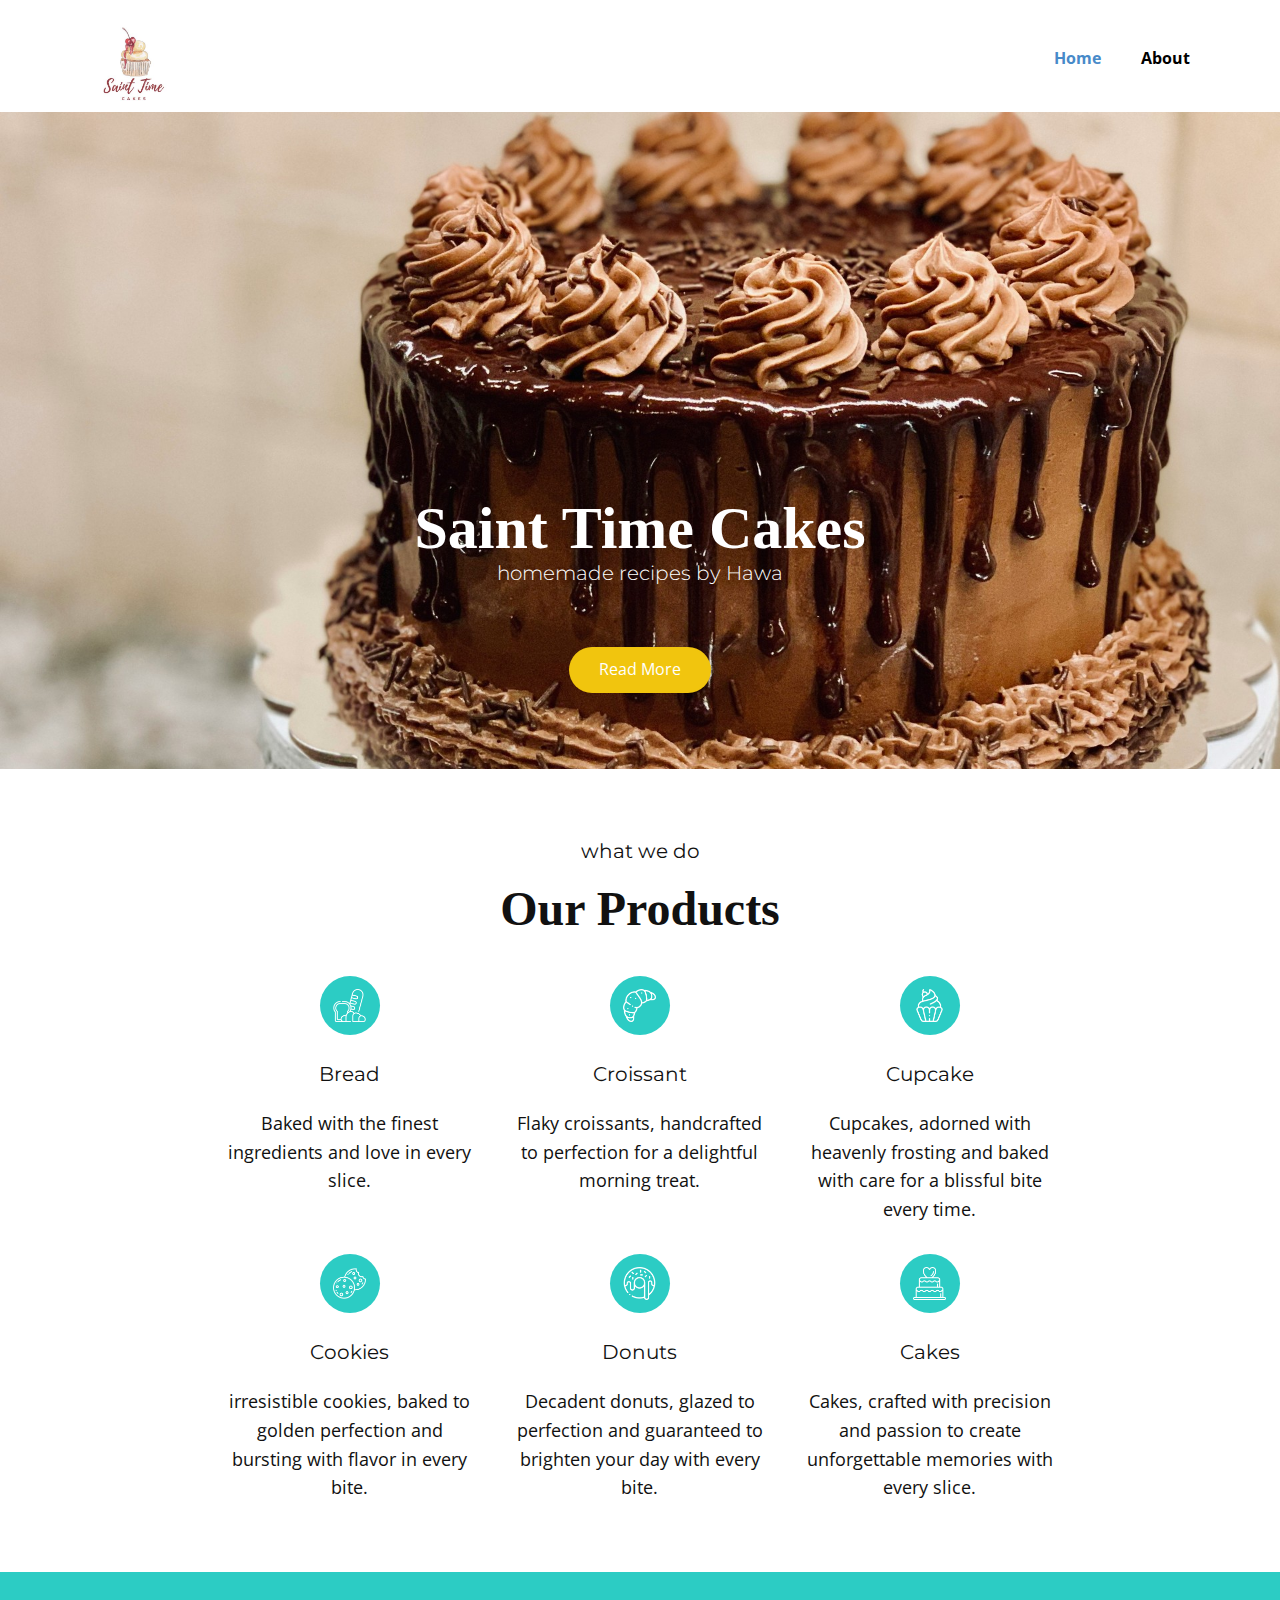
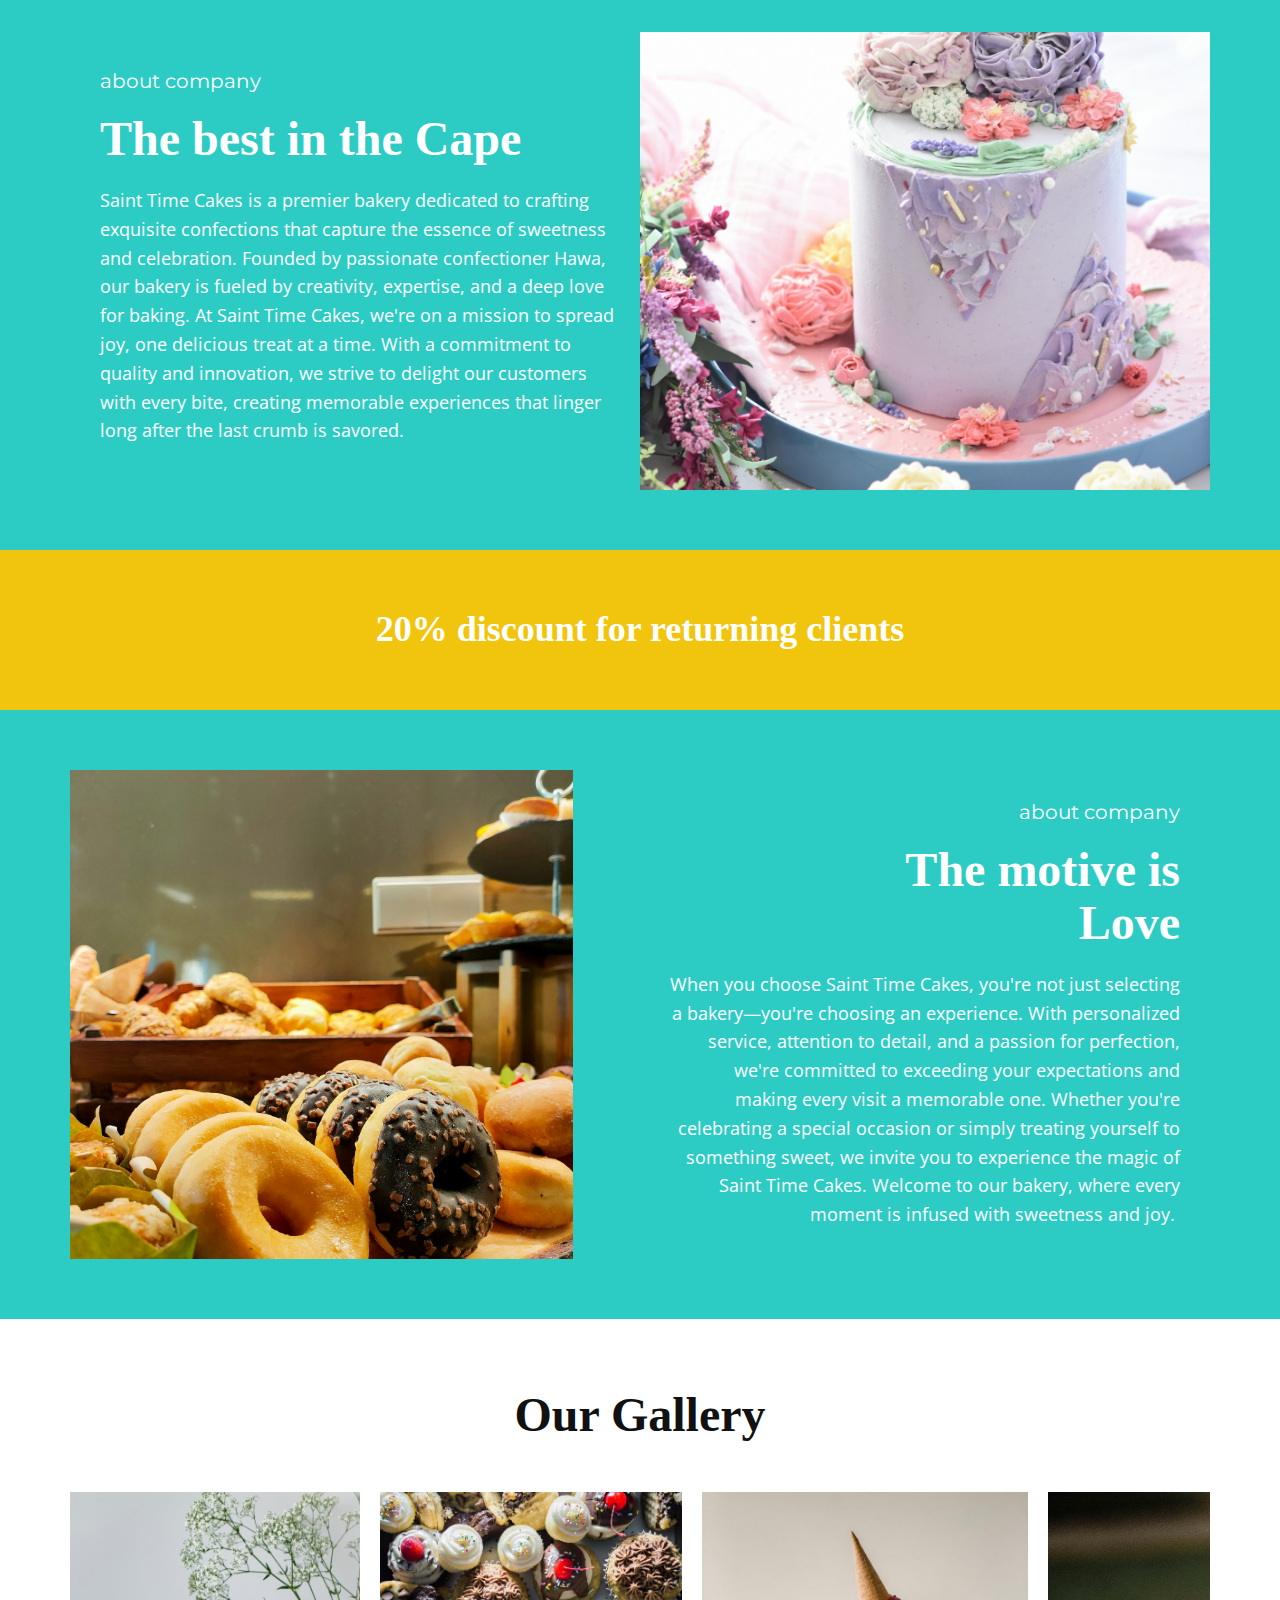
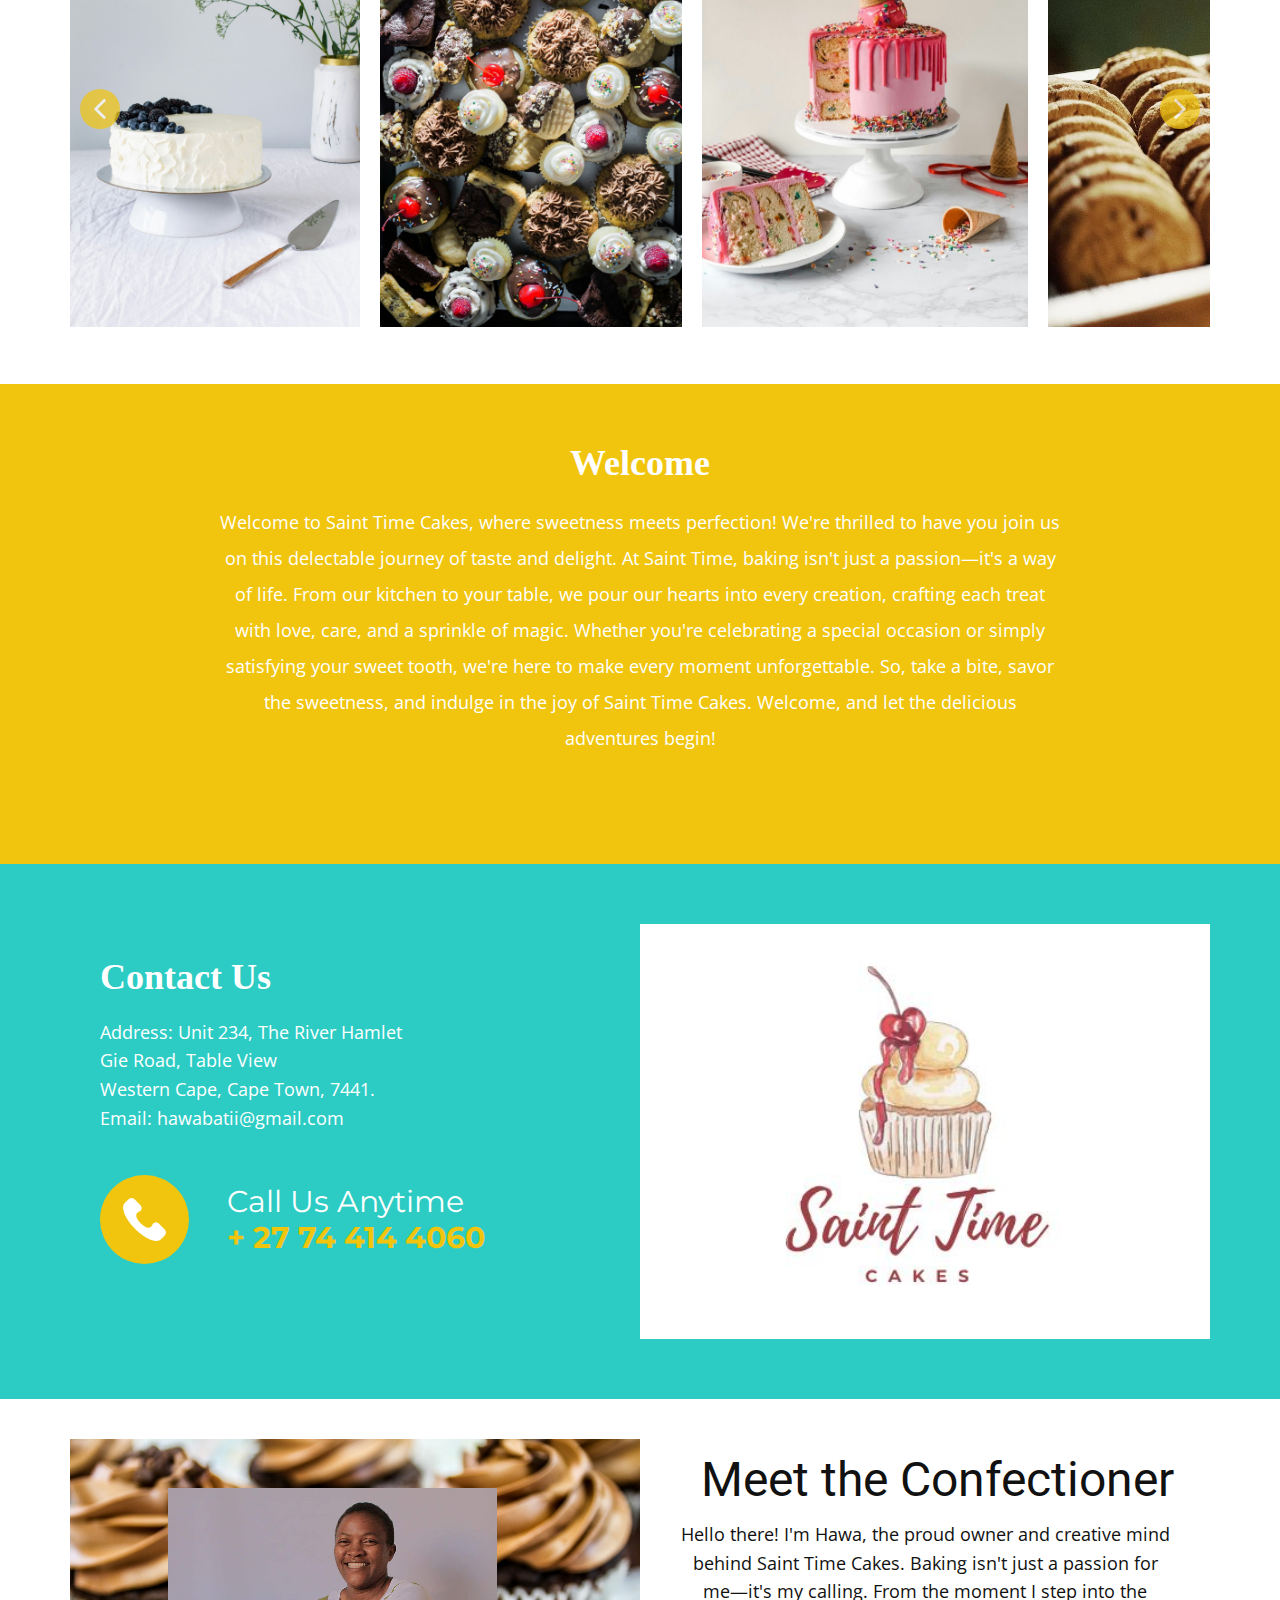
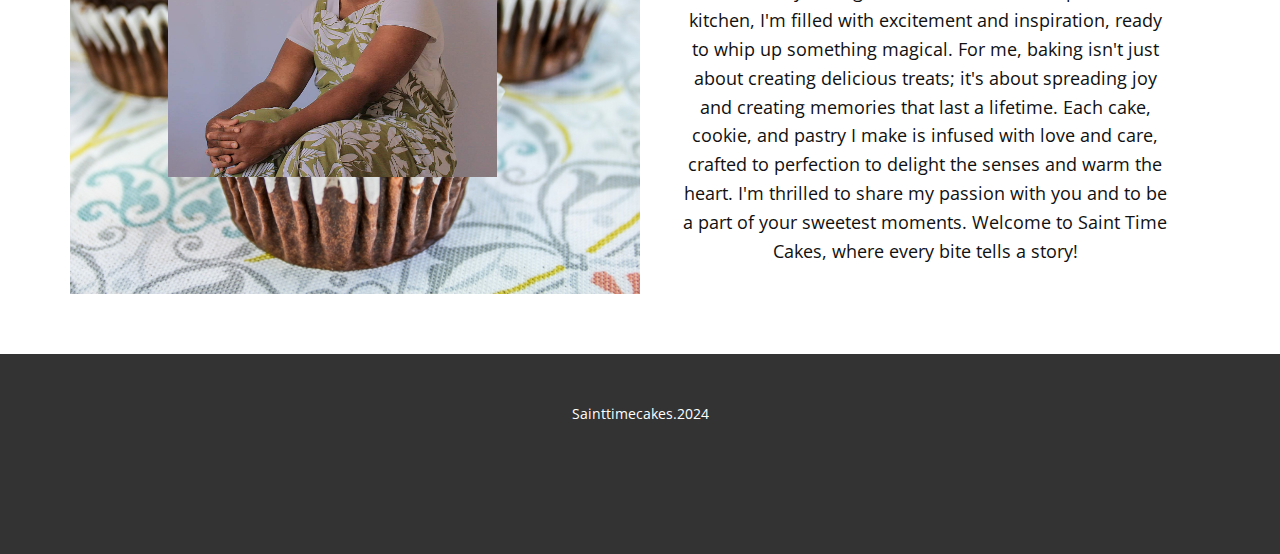
==== index.html @ f41f4c5f "mom website" ====
<!DOCTYPE html>
<html style="font-size: 16px;" lang="en"><head>
    <meta name="viewport" content="width=device-width, initial-scale=1.0">
    <meta charset="utf-8">
    <meta name="keywords" content="​Saint Time Cakes, ​Our Products, ​The best in the Cape, ​20% discount for returning clients, ​The motive is Love, Our Gallery, Welcome, Contact Us, Meet the Confectioner​">
    <meta name="description" content="">
    <title>Home</title>
    <link rel="stylesheet" href="nicepage.css" media="screen">
<link rel="stylesheet" href="Home.css" media="screen">
    <script class="u-script" type="text/javascript" src="jquery.js" defer=""></script>
    <script class="u-script" type="text/javascript" src="nicepage.js" defer=""></script>
    <meta name="generator" content="Nicepage 6.8.8, nicepage.com">
    <link id="u-theme-google-font" rel="stylesheet" href="https://fonts.googleapis.com/css?family=Roboto:100,100i,300,300i,400,400i,500,500i,700,700i,900,900i|Open+Sans:300,300i,400,400i,500,500i,600,600i,700,700i,800,800i">
    <link id="u-page-google-font" rel="stylesheet" href="https://fonts.googleapis.com/css?family=Montserrat:100,100i,200,200i,300,300i,400,400i,500,500i,600,600i,700,700i,800,800i,900,900i">
    
    
    
    
    
    
    
    
    
    
    
    <script type="application/ld+json">{
		"@context": "http://schema.org",
		"@type": "Organization",
		"name": "",
		"logo": "images/WhatsAppImage2024-04-17at18.46.28.jpeg"
}</script>
    <meta name="theme-color" content="#478ac9">
    <meta property="og:title" content="Home">
    <meta property="og:type" content="website">
  <meta data-intl-tel-input-cdn-path="intlTelInput/"></head>
  <body data-home-page="Home.html" data-home-page-title="Home" data-path-to-root="./" data-include-products="false" class="u-body u-xl-mode" data-lang="en"><header class="u-clearfix u-header u-header" id="sec-5648"><div class="u-clearfix u-sheet u-sheet-1">
        <a href="#" class="u-image u-logo u-image-1" data-image-width="500" data-image-height="500">
          <img src="images/WhatsAppImage2024-04-17at18.46.28.jpeg" class="u-logo-image u-logo-image-1">
        </a>
        <nav class="u-menu u-menu-one-level u-offcanvas u-menu-1">
          <div class="menu-collapse" style="font-size: 1rem; letter-spacing: 0px; font-weight: 700;">
            <a class="u-button-style u-custom-left-right-menu-spacing u-custom-padding-bottom u-custom-text-color u-custom-top-bottom-menu-spacing u-nav-link u-text-active-palette-1-base u-text-hover-palette-2-base" href="#">
              <svg class="u-svg-link" viewBox="0 0 24 24"><use xlink:href="#menu-hamburger"></use></svg>
              <svg class="u-svg-content" version="1.1" id="menu-hamburger" viewBox="0 0 16 16" x="0px" y="0px" xmlns:xlink="http://www.w3.org/1999/xlink" xmlns="http://www.w3.org/2000/svg"><g><rect y="1" width="16" height="2"></rect><rect y="7" width="16" height="2"></rect><rect y="13" width="16" height="2"></rect>
</g></svg>
            </a>
          </div>
          <div class="u-custom-menu u-nav-container">
            <ul class="u-nav u-unstyled u-nav-1"><li class="u-nav-item"><a class="u-button-style u-nav-link u-text-active-palette-1-base u-text-black u-text-hover-palette-2-base" href="Home.html" style="padding: 10px 20px;">Home</a>
</li><li class="u-nav-item"><a class="u-button-style u-nav-link u-text-active-palette-1-base u-text-black u-text-hover-palette-2-base" href="About.html" style="padding: 10px 20px;">About</a>
</li></ul>
          </div>
          <div class="u-custom-menu u-nav-container-collapse">
            <div class="u-black u-container-style u-inner-container-layout u-opacity u-opacity-95 u-sidenav">
              <div class="u-inner-container-layout u-sidenav-overflow">
                <div class="u-menu-close"></div>
                <ul class="u-align-center u-nav u-popupmenu-items u-unstyled u-nav-2"><li class="u-nav-item"><a class="u-button-style u-nav-link" href="Home.html">Home</a>
</li><li class="u-nav-item"><a class="u-button-style u-nav-link" href="About.html">About</a>
</li></ul>
              </div>
            </div>
            <div class="u-black u-menu-overlay u-opacity u-opacity-70"></div>
          </div>
        </nav>
      </div></header>
    <section class="u-clearfix u-container-align-center u-image u-section-1" id="carousel_47ec" data-image-width="2955" data-image-height="2173">
      <div class="u-clearfix u-sheet u-sheet-1">
        <h1 class="u-align-center u-custom-font u-font-georgia u-text u-text-default u-text-white u-text-1"> Saint Time Cakes</h1>
        <h5 class="u-align-center u-custom-font u-font-montserrat u-text u-text-white u-text-2"> homemade recipes by Hawa</h5>
        <a href="#" class="u-align-center u-border-none u-btn u-btn-round u-button-style u-palette-3-base u-radius-50 u-text-body-alt-color u-btn-1">Read More</a>
      </div>
    </section>
    <section class="u-clearfix u-container-align-center u-section-2" id="carousel_c27d">
      <div class="u-clearfix u-sheet u-sheet-1">
        <h5 class="u-custom-font u-font-montserrat u-text u-text-default u-text-1">what we do</h5>
        <h2 class="u-custom-font u-font-georgia u-text u-text-default u-text-2"> Our Products</h2>
        <div class="u-list u-list-1">
          <div class="u-repeater u-repeater-1">
            <div class="u-container-align-center u-container-style u-list-item u-repeater-item">
              <div class="u-container-layout u-similar-container u-valign-top u-container-layout-1"><span class="u-align-center u-file-icon u-icon u-icon-circle u-palette-4-base u-icon-1"><img src="images/3194783-e078edd1.png" alt=""></span>
                <h5 class="u-custom-font u-font-montserrat u-text u-text-default u-text-3"> Bread</h5>
                <p class="u-align-center-lg u-align-center-md u-align-center-xl u-align-center-xs u-text u-text-default u-text-4"> Baked with the finest ingredients and love in every slice.</p>
              </div>
            </div>
            <div class="u-container-align-center u-container-style u-list-item u-repeater-item">
              <div class="u-container-layout u-similar-container u-valign-top u-container-layout-2"><span class="u-align-center u-file-icon u-icon u-icon-circle u-palette-4-base u-icon-2"><img src="images/2885483-6718007b.png" alt=""></span>
                <h5 class="u-custom-font u-font-montserrat u-text u-text-default u-text-5"> Croissant</h5>
                <p class="u-align-center-lg u-align-center-md u-align-center-xl u-align-center-xs u-text u-text-default u-text-6">Flaky croissants, handcrafted to perfection for a delightful morning treat​.</p>
              </div>
            </div>
            <div class="u-container-align-center-sm u-container-align-center-xs u-container-style u-list-item u-repeater-item">
              <div class="u-container-layout u-similar-container u-valign-top u-container-layout-3"><span class="u-align-center u-file-icon u-icon u-icon-circle u-palette-4-base u-icon-3"><img src="images/3789881-45d65700.png" alt=""></span>
                <h5 class="u-custom-font u-font-montserrat u-text u-text-default u-text-7"> Cupcake</h5>
                <p class="u-align-center-lg u-align-center-md u-align-center-xl u-align-center-xs u-text u-text-default u-text-8"> Cupcakes, adorned with heavenly frosting and baked with care for a blissful bite every time.</p>
              </div>
            </div>
            <div class="u-container-align-center u-container-style u-list-item u-repeater-item">
              <div class="u-container-layout u-similar-container u-valign-top u-container-layout-4"><span class="u-align-center u-file-icon u-icon u-icon-circle u-palette-4-base u-icon-4"><img src="images/440262-993675a7.png" alt=""></span>
                <h5 class="u-custom-font u-font-montserrat u-text u-text-default u-text-9"> Cookies</h5>
                <p class="u-align-center-lg u-align-center-md u-align-center-xl u-align-center-xs u-text u-text-default u-text-10">irresistible cookies, baked to golden perfection and bursting with flavor in every bite. </p>
              </div>
            </div>
            <div class="u-container-align-center u-container-style u-list-item u-repeater-item">
              <div class="u-container-layout u-similar-container u-valign-top u-container-layout-5"><span class="u-align-center u-file-icon u-icon u-icon-circle u-palette-4-base u-icon-5"><img src="images/3789793-53438030.png" alt=""></span>
                <h5 class="u-custom-font u-font-montserrat u-text u-text-default u-text-11"> Donuts</h5>
                <p class="u-align-center-lg u-align-center-md u-align-center-xl u-align-center-xs u-text u-text-default u-text-12"> Decadent donuts, glazed to perfection and guaranteed to brighten your day with every bite.</p>
              </div>
            </div>
            <div class="u-container-align-center u-container-style u-list-item u-repeater-item">
              <div class="u-container-layout u-similar-container u-valign-top u-container-layout-6"><span class="u-align-center u-file-icon u-icon u-icon-circle u-palette-4-base u-icon-6"><img src="images/2401414-9d151ee6.png" alt=""></span>
                <h5 class="u-custom-font u-font-montserrat u-text u-text-default u-text-13"> Cakes</h5>
                <p class="u-align-center-lg u-align-center-md u-align-center-xl u-align-center-xs u-text u-text-default u-text-14"> Cakes, crafted with precision and passion to create unforgettable memories with every slice.</p>
              </div>
            </div>
          </div>
        </div>
      </div>
    </section>
    <section class="u-clearfix u-palette-4-base u-section-3" id="carousel_8b98">
      <div class="u-clearfix u-sheet u-sheet-1">
        <div class="data-layout-selected u-clearfix u-expanded-width u-layout-wrap u-layout-wrap-1">
          <div class="u-layout">
            <div class="u-layout-row">
              <div class="u-container-style u-layout-cell u-size-30 u-layout-cell-1">
                <div class="u-container-layout u-container-layout-1">
                  <h5 class="u-align-left u-custom-font u-font-montserrat u-text u-text-default u-text-1">about company</h5>
                  <h2 class="u-align-left u-custom-font u-font-georgia u-text u-text-default u-text-2"> The best in the Cape</h2>
                  <p class="u-align-left u-text u-text-default u-text-3">Saint Time Cakes is a premier bakery dedicated to crafting exquisite confections that capture the essence of sweetness and celebration. Founded by passionate confectioner Hawa, our bakery is fueled by creativity, expertise, and a deep love for baking. At Saint Time Cakes, we're on a mission to spread joy, one delicious treat at a time. With a commitment to quality and innovation, we strive to delight our customers with every bite, creating memorable experiences that linger long after the last crumb is savored. </p>
                </div>
              </div>
              <div class="u-container-style u-image u-layout-cell u-size-30 u-image-1" data-image-width="4000" data-image-height="6000">
                <div class="u-container-layout u-container-layout-2"></div>
              </div>
            </div>
          </div>
        </div>
      </div>
    </section>
    <section class="u-align-center u-clearfix u-palette-3-base u-section-4" id="carousel_7c5f">
      <div class="u-clearfix u-sheet u-valign-middle u-sheet-1">
        <h2 class="u-custom-font u-font-georgia u-text u-text-white u-text-1"> 20% discount for returning clients</h2>
      </div>
    </section>
    <section class="u-clearfix u-palette-4-base u-section-5" id="carousel_7667">
      <div class="u-clearfix u-sheet u-sheet-1">
        <div class="data-layout-selected u-clearfix u-expanded-width u-layout-wrap u-layout-wrap-1">
          <div class="u-layout">
            <div class="u-layout-row">
              <div class="u-container-style u-layout-cell u-size-30 u-layout-cell-1">
                <div class="u-container-layout u-valign-middle-md u-container-layout-1">
                  <img class="u-expanded-height-lg u-expanded-height-xl u-image u-image-default u-image-1" src="images/margarida-afonso-zCXQffdftAw-unsplash.jpg" alt="" data-image-width="3000" data-image-height="4000">
                </div>
              </div>
              <div class="u-container-align-right u-container-style u-layout-cell u-size-30 u-layout-cell-2">
                <div class="u-container-layout u-container-layout-2">
                  <h5 class="u-align-right u-custom-font u-font-montserrat u-text u-text-default u-text-1">about company</h5>
                  <h2 class="u-align-right u-custom-font u-font-georgia u-text u-text-2"> The motive is Love</h2>
                  <p class="u-align-right u-text u-text-default u-text-3"> When you choose Saint Time Cakes, you're not just selecting a bakery—you're choosing an experience. With personalized service, attention to detail, and a passion for perfection, we're committed to exceeding your expectations and making every visit a memorable one. Whether you're celebrating a special occasion or simply treating yourself to something sweet, we invite you to experience the magic of Saint Time Cakes. Welcome to our bakery, where every moment is infused with sweetness and joy.&nbsp;<br>
                  </p>
                </div>
              </div>
            </div>
          </div>
        </div>
      </div>
    </section>
    <section class="u-clearfix u-container-align-center u-section-6" id="carousel_b540">
      <div class="u-clearfix u-sheet u-sheet-1">
        <h2 class="u-custom-font u-font-georgia u-text u-text-default u-text-1">Our Gallery</h2>
        <div class="u-expanded-width u-gallery u-layout-horizontal u-lightbox u-no-transition u-show-text-on-hover u-gallery-1" id="carousel-2c49">
          <div class="u-gallery-inner u-gallery-inner-1" role="listbox"><div class="u-effect-fade u-gallery-item u-gallery-item-1"><div class="u-back-slide" data-image-width="2805" data-image-height="4207"><img class="u-back-image" src="images/natallia-nagorniak-tA3sJ4u09eU-unsplash.jpg">
</div><div class="u-align-center u-over-slide u-shading u-over-slide-1"></div>
</div><div class="u-effect-fade u-gallery-item u-gallery-item-2"><div class="u-back-slide" data-image-width="3355" data-image-height="4831"><img class="u-back-image" src="images/brooke-lark-4ELjpkrMpHg-unsplash.jpg">
</div><div class="u-align-center u-over-slide u-shading u-over-slide-2"></div>
</div><div class="u-effect-fade u-gallery-item u-gallery-item-3" data-image-width="1280" data-image-height="853"><div class="u-back-slide" data-image-width="2000" data-image-height="2666"><img class="u-back-image" src="images/katie-rosario-QNyRp21hb5I-unsplash.jpg">
</div><div class="u-align-center u-over-slide u-shading u-over-slide-3"></div>
</div><div class="u-effect-fade u-gallery-item u-gallery-item-4" data-image-width="1280" data-image-height="853"><div class="u-back-slide"><img class="u-back-image" src="images/pexels-josh-sorenson-1546890.jpg">
</div><div class="u-align-center u-over-slide u-shading u-over-slide-4"></div>
</div></div>
          <a class="u-absolute-vcenter u-gallery-nav u-gallery-nav-prev u-icon-circle u-opacity u-opacity-70 u-palette-3-base u-spacing-10 u-text-white u-gallery-nav-1" href="#" role="button">
            <span aria-hidden="true">
              <svg viewBox="0 0 451.847 451.847"><path d="M97.141,225.92c0-8.095,3.091-16.192,9.259-22.366L300.689,9.27c12.359-12.359,32.397-12.359,44.751,0
c12.354,12.354,12.354,32.388,0,44.748L173.525,225.92l171.903,171.909c12.354,12.354,12.354,32.391,0,44.744
c-12.354,12.365-32.386,12.365-44.745,0l-194.29-194.281C100.226,242.115,97.141,234.018,97.141,225.92z"></path></svg>
            </span>
            <span class="sr-only">
              <svg viewBox="0 0 451.847 451.847"><path d="M97.141,225.92c0-8.095,3.091-16.192,9.259-22.366L300.689,9.27c12.359-12.359,32.397-12.359,44.751,0
c12.354,12.354,12.354,32.388,0,44.748L173.525,225.92l171.903,171.909c12.354,12.354,12.354,32.391,0,44.744
c-12.354,12.365-32.386,12.365-44.745,0l-194.29-194.281C100.226,242.115,97.141,234.018,97.141,225.92z"></path></svg>
            </span>
          </a>
          <a class="u-absolute-vcenter u-gallery-nav u-gallery-nav-next u-icon-circle u-opacity u-opacity-70 u-palette-3-base u-spacing-10 u-text-white u-gallery-nav-2" href="#" role="button">
            <span aria-hidden="true">
              <svg viewBox="0 0 451.846 451.847"><path d="M345.441,248.292L151.154,442.573c-12.359,12.365-32.397,12.365-44.75,0c-12.354-12.354-12.354-32.391,0-44.744
L278.318,225.92L106.409,54.017c-12.354-12.359-12.354-32.394,0-44.748c12.354-12.359,32.391-12.359,44.75,0l194.287,194.284
c6.177,6.18,9.262,14.271,9.262,22.366C354.708,234.018,351.617,242.115,345.441,248.292z"></path></svg>
            </span>
            <span class="sr-only">
              <svg viewBox="0 0 451.846 451.847"><path d="M345.441,248.292L151.154,442.573c-12.359,12.365-32.397,12.365-44.75,0c-12.354-12.354-12.354-32.391,0-44.744
L278.318,225.92L106.409,54.017c-12.354-12.359-12.354-32.394,0-44.748c12.354-12.359,32.391-12.359,44.75,0l194.287,194.284
c6.177,6.18,9.262,14.271,9.262,22.366C354.708,234.018,351.617,242.115,345.441,248.292z"></path></svg>
            </span>
          </a>
        </div>
      </div>
    </section>
    <section class="u-align-center u-clearfix u-container-align-center u-palette-3-base u-section-7" id="carousel_86b8">
      <div class="u-clearfix u-sheet u-sheet-1">
        <h2 class="u-custom-font u-font-georgia u-text u-text-body-alt-color u-text-1">Welcome</h2>
        <p class="u-text u-text-body-alt-color u-text-2"> Welcome to Saint Time Cakes, where sweetness meets perfection! We're thrilled to have you join us on this delectable journey of taste and delight. At Saint Time, baking isn't just a passion—it's a way of life. From our kitchen to your table, we pour our hearts into every creation, crafting each treat with love, care, and a sprinkle of magic. Whether you're celebrating a special occasion or simply satisfying your sweet tooth, we're here to make every moment unforgettable. So, take a bite, savor the sweetness, and indulge in the joy of Saint Time Cakes. Welcome, and let the delicious adventures begin!<br>
        </p>
      </div>
    </section>
    <section class="u-clearfix u-palette-4-base u-section-8" id="carousel_84ab">
      <div class="u-clearfix u-sheet u-sheet-1">
        <div class="data-layout-selected u-clearfix u-expanded-width u-layout-wrap u-layout-wrap-1">
          <div class="u-layout">
            <div class="u-layout-row">
              <div class="u-container-style u-layout-cell u-size-30 u-layout-cell-1">
                <div class="u-container-layout u-container-layout-1">
                  <h2 class="u-align-left u-custom-font u-font-georgia u-text u-text-1">Contact Us</h2>
                  <p class="u-align-left u-heading-font u-text u-text-2"> Address: Unit 234, The River Hamlet <br> Gie Road, Table View <br> Western Cape, Cape Town, 7441. <br>Email: 	 hawabatii@gmail.com<br>
                  </p><span class="u-align-left u-file-icon u-icon u-icon-circle u-palette-3-base u-text-white u-icon-1"><img src="images/ce131fa2-9b26-4c33-a9f7-aff3357242a7-39fea02a.png" alt=""></span>
                  <h3 class="u-align-left u-custom-font u-font-montserrat u-text u-text-3"> Call Us Anytime<br>
                    <span style="font-weight: 700;">
                      <a href="tel:+925557788" class="u-active-none u-border-none u-btn u-button-link u-button-style u-hover-none u-none u-text-active-white u-text-hover-white u-text-palette-3-base u-btn-1">
                        <span class="u-text-palette-3-base">+</span>
                      </a>
                      <span class="u-text-palette-3-base">27 74 414 4060</span>
                    </span>
                  </h3>
                </div>
              </div>
              <div class="u-container-style u-image u-layout-cell u-size-30 u-image-1" data-image-width="500" data-image-height="500">
                <div class="u-container-layout u-valign-middle-lg u-valign-middle-md u-valign-middle-sm u-valign-middle-xs u-container-layout-2"></div>
              </div>
            </div>
          </div>
        </div>
      </div>
    </section>
    <section class="u-clearfix u-section-9" id="sec-2e6a">
      <div class="u-clearfix u-sheet u-sheet-1">
        <div class="data-layout-selected u-clearfix u-expanded-width u-layout-wrap u-layout-wrap-1">
          <div class="u-layout">
            <div class="u-layout-row">
              <div class="u-container-style u-image u-layout-cell u-size-30 u-image-1" data-image-width="5184" data-image-height="3456">
                <div class="u-container-layout u-container-layout-1">
                  <img class="custom-expanded u-image u-image-2" src="images/WhatsAppImage2024-04-18at18.59.03.jpeg" data-image-width="1280" data-image-height="1199">
                </div>
              </div>
              <div class="u-container-style u-layout-cell u-size-30 u-layout-cell-2">
                <div class="u-container-layout u-container-layout-2">
                  <h2 class="u-align-center u-text u-text-1">Meet the Confectioner </h2>
                  <p class="u-align-center u-text u-text-default u-text-2"> Hello there! I'm Hawa, the proud owner and creative mind behind Saint Time Cakes. Baking isn't just a passion for me—it's my calling. From the moment I step into the kitchen, I'm filled with excitement and inspiration, ready to whip up something magical. For me, baking isn't just about creating delicious treats; it's about spreading joy and creating memories that last a lifetime. Each cake, cookie, and pastry I make is infused with love and care, crafted to perfection to delight the senses and warm the heart. I'm thrilled to share my passion with you and to be a part of your sweetest moments. Welcome to Saint Time Cakes, where every bite tells a story!</p>
                </div>
              </div>
            </div>
          </div>
        </div>
      </div>
    </section>
    
    
    
    <footer class="u-align-center u-clearfix u-footer u-grey-80 u-footer" id="sec-f982"><div class="u-clearfix u-sheet u-sheet-1">
        <p class="u-small-text u-text u-text-variant u-text-1">Sainttimecakes​.2024</p>
      </div></footer>
    <section class="u-backlink u-clearfix u-grey-80">
      <p class="u-text">
    </section>
  
</body></html>
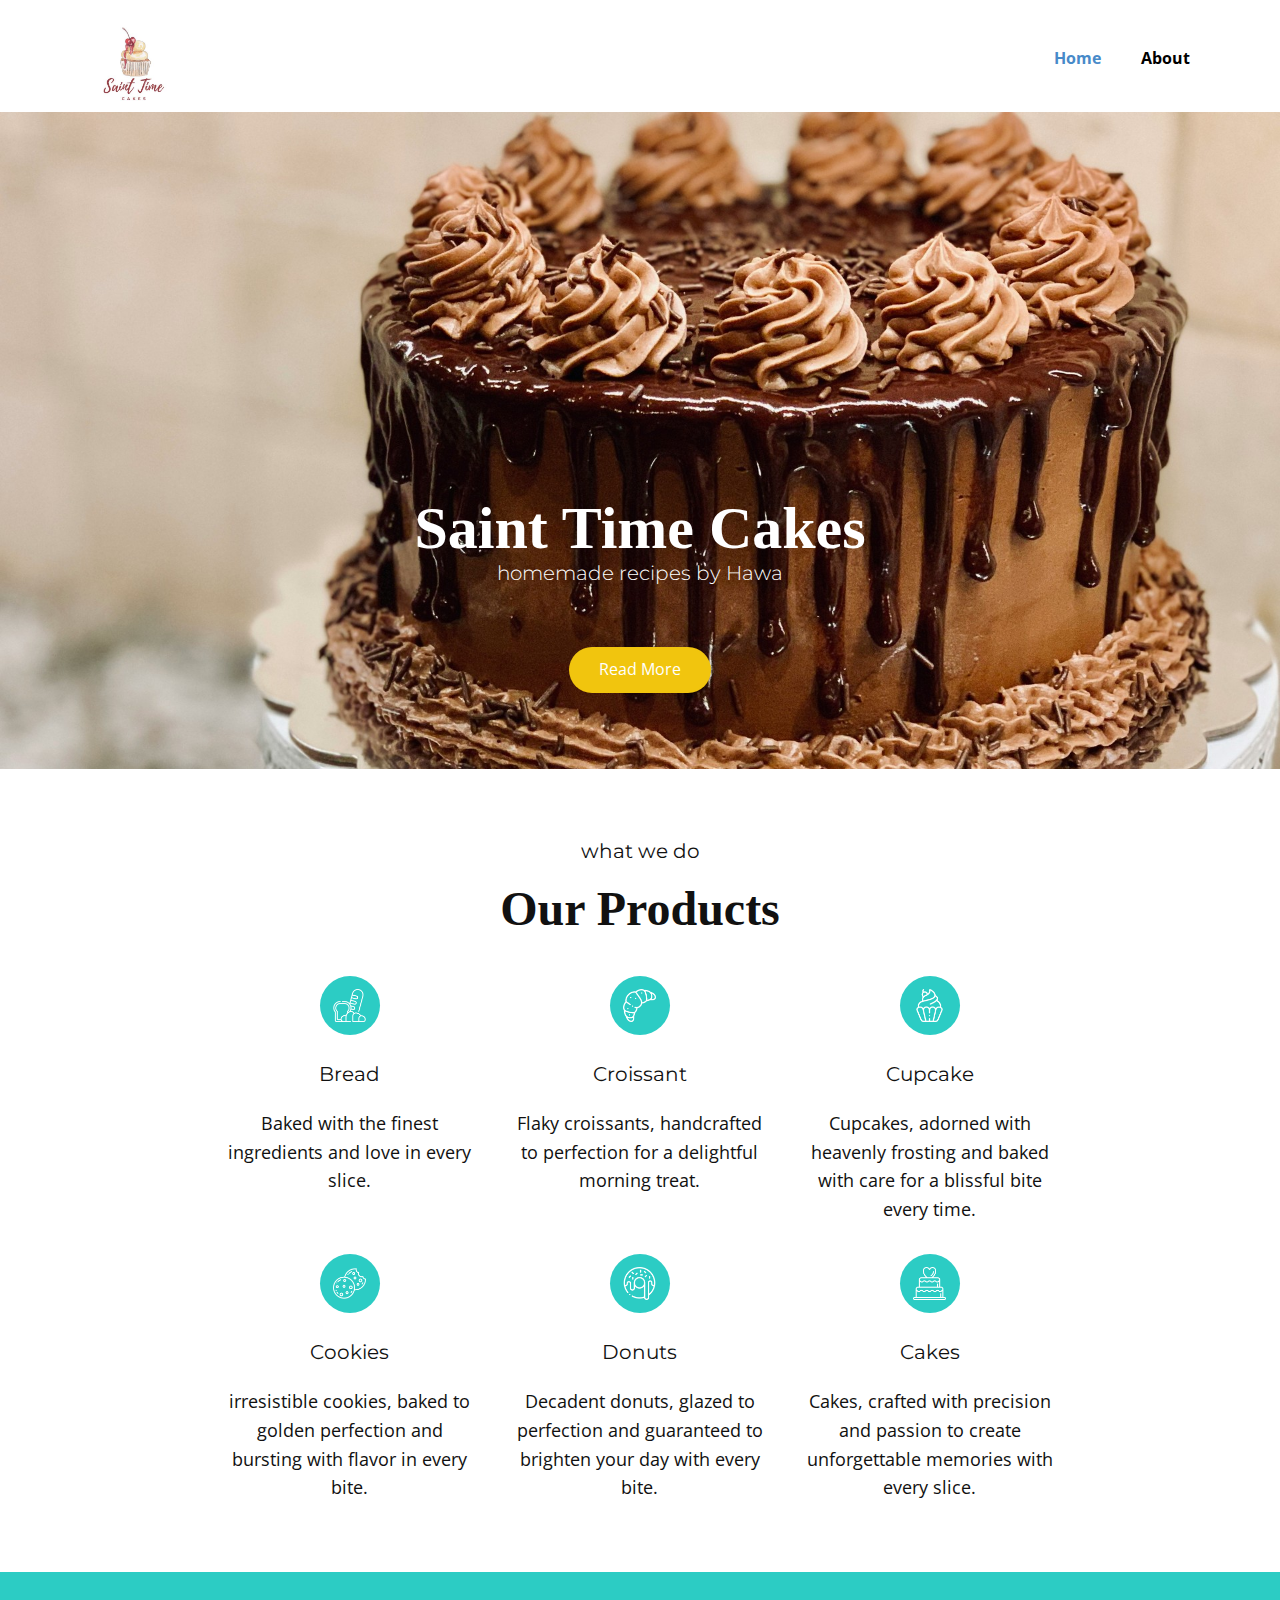
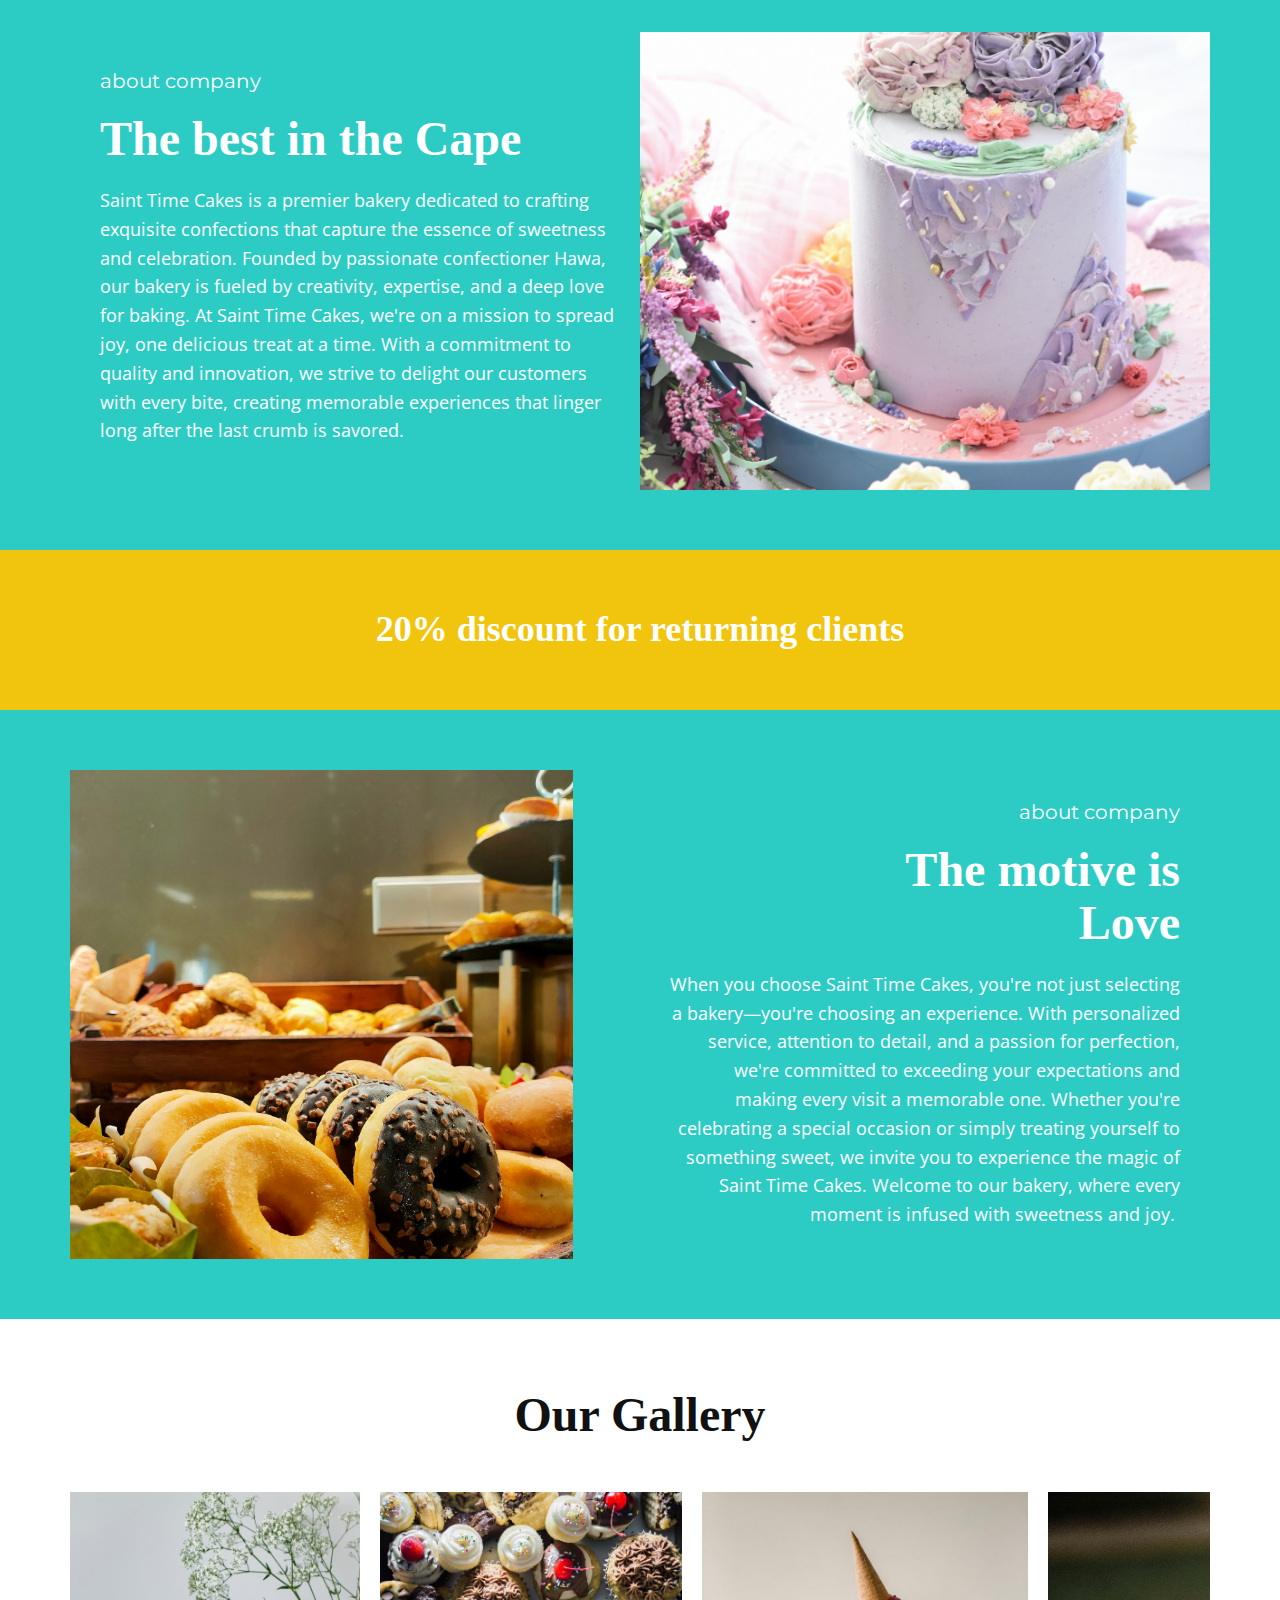
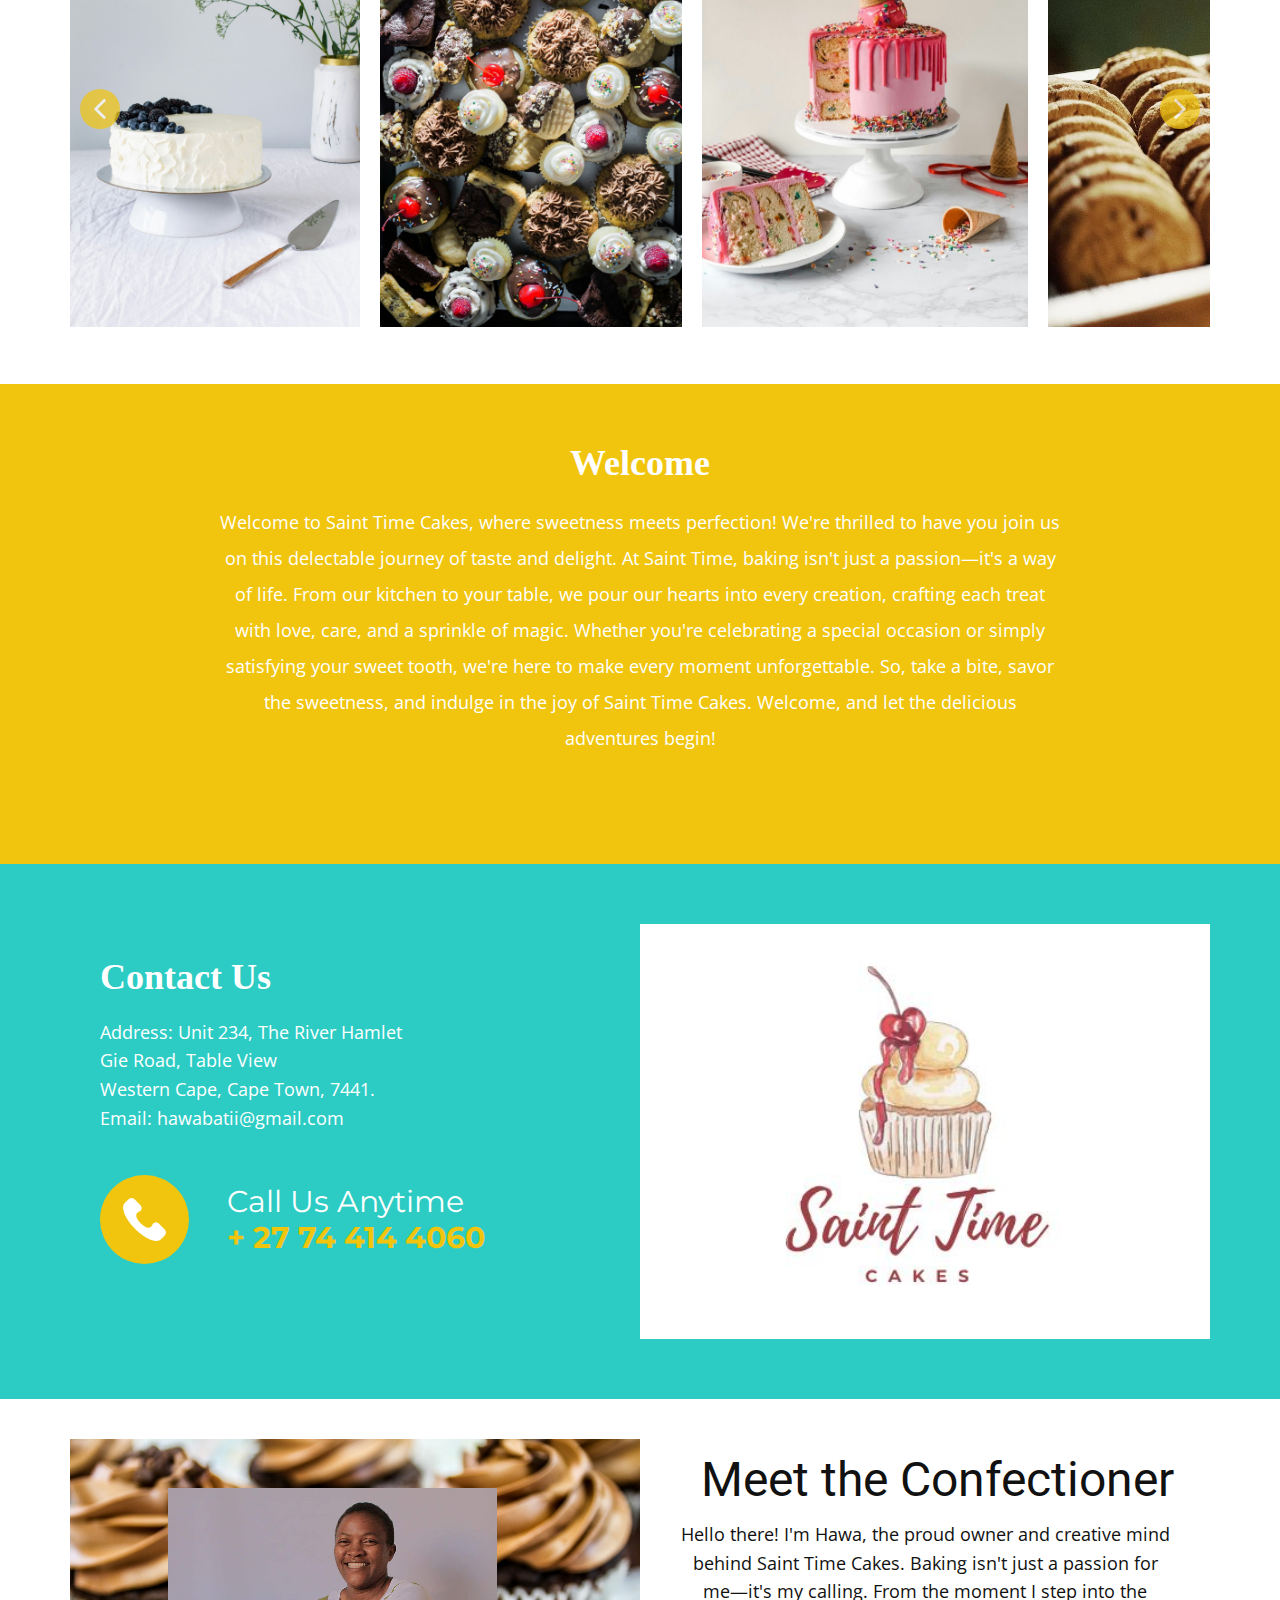
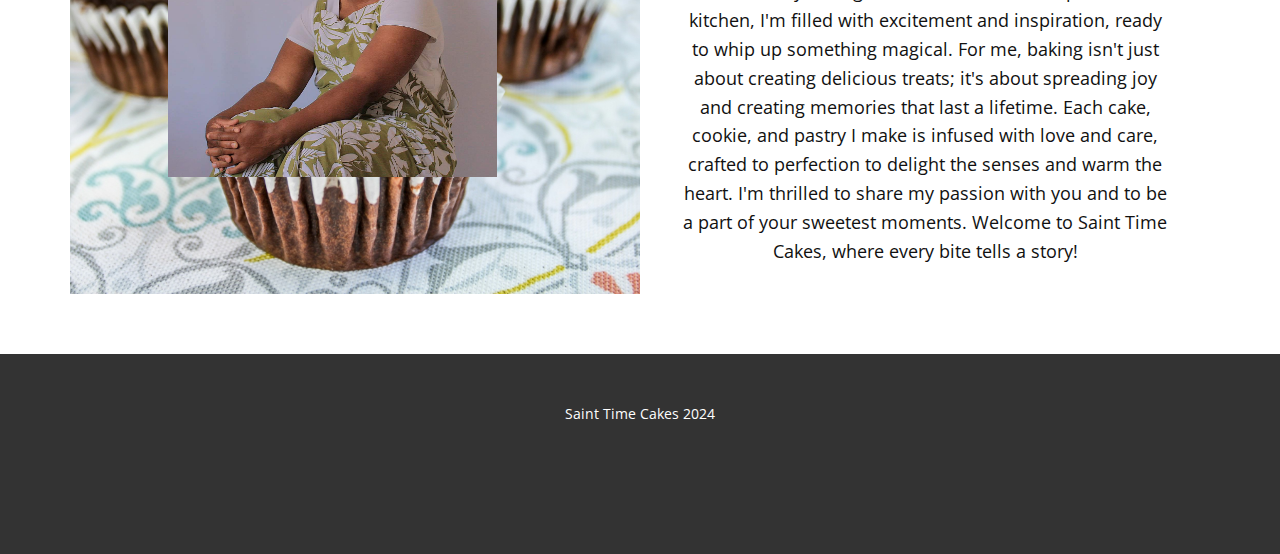
==== commit e5941d1b: "last push maybe" ====
--- a/index.html
+++ b/index.html
@@ -264,7 +264,7 @@
     
     
     <footer class="u-align-center u-clearfix u-footer u-grey-80 u-footer" id="sec-f982"><div class="u-clearfix u-sheet u-sheet-1">
-        <p class="u-small-text u-text u-text-variant u-text-1">Sainttimecakes​.2024</p>
+        <p class="u-small-text u-text u-text-variant u-text-1">Saint Time Cakes​ 2024</p>
       </div></footer>
     <section class="u-backlink u-clearfix u-grey-80">
       <p class="u-text">
